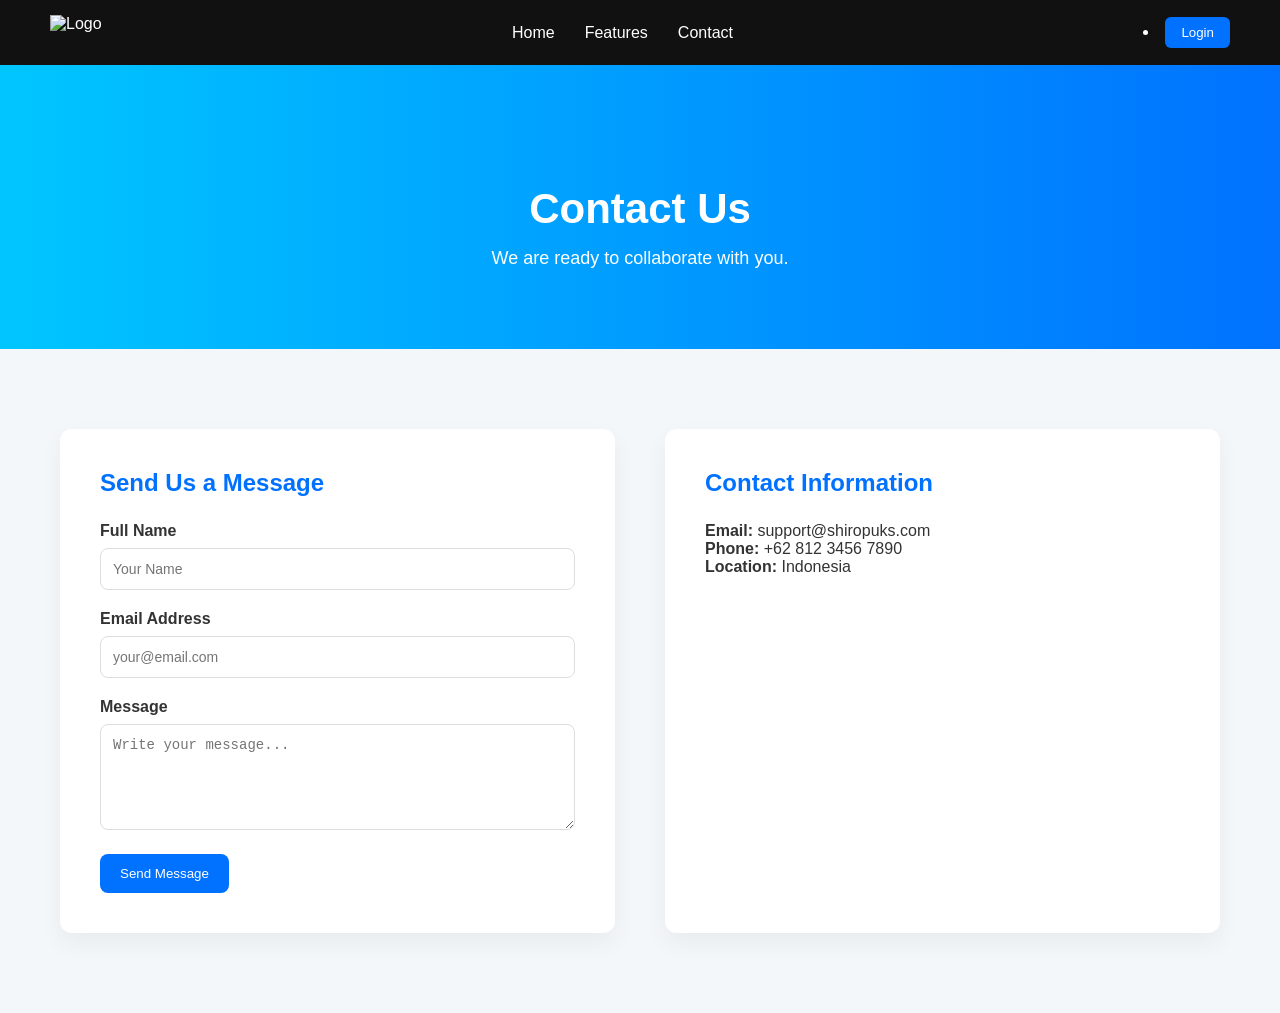
==== contact.html @ 7f06d8e6 "first commit" ====
<!DOCTYPE html>
<html>
<head>
    <meta charset="UTF-8">
    <title>Contact | ShiroPuks Website</title>
    <link rel="stylesheet" href="style.css">
    <link rel="icon" href="images/logo.jpg">
</head>
<body>

    <nav class="navbar">
        <div class="logo">
            <img src="images/logo.jpg" alt="Logo">
        </div>
        <ul class="nav-links">
            <li><a href="/">Home</a></li>
            <li><a href="/features.html">Features</a></li>
            <li><a href="/contact.html">Contact</a></li>
        </ul>
        <li><button class="login-btn" onclick="openLogin()">Login</button></li>
    </nav>

    <section class="page-hero">
    <div class="container">
        <h1>Contact Us</h1>
        <p>We are ready to collaborate with you.</p>
    </div>
    </section>

    <section class="contact-page">
        <div class="container contact-wrapper">

            <!-- LEFT SIDE - CONTACT FORM -->
            <div class="contact-form">
                <h2>Send Us a Message</h2>

                <form>
                    <div class="form-group">
                        <label>Full Name</label>
                        <input type="text" placeholder="Your Name" required>
                    </div>

                    <div class="form-group">
                        <label>Email Address</label>
                        <input type="email" placeholder="your@email.com" required>
                    </div>

                    <div class="form-group">
                        <label>Message</label>
                        <textarea rows="5" placeholder="Write your message..." required></textarea>
                    </div>

                    <button type="submit" class="btn-primary">Send Message</button>
                </form>
            </div>

            <!-- RIGHT SIDE - CONTACT INFO -->
            <div class="contact-info">
                <h2>Contact Information</h2>
                <p><strong>Email:</strong> support@shiropuks.com</p>
                <p><strong>Phone:</strong> +62 812 3456 7890</p>
                <p><strong>Location:</strong> Indonesia</p>
            </div>

        </div>
    </section>

    <script src="script.js"></script>
    <!-- LOGIN MODAL -->
<div id="loginModal" class="modal">
    <div class="modal-content">
        <span class="close" onclick="closeLogin()">&times;</span>
        <h2>Login to ShiroPuks</h2>

        <input type="email" placeholder="Email">
        <input type="password" placeholder="Password">

        <button class="btn-primary">Login</button>

        <div class="divider">or</div>
        <p>Belum punya akun? <a href="#" onclick="openRegister()">Register</a></p>
    </div>
    <div id="registerModal" class="modal">
    <div class="modal-content">

        <span class="close" onclick="closeRegister()">&times;</span>

        <h2>Create Account</h2>

        <form id="registerForm">
            <input type="email" id="regEmail" placeholder="Email">
            <input type="password" id="regPassword" placeholder="Password">

            <button type="submit">Register</button>
        </form>

    </div>
</div>
</div>
</body>
</html>
---- style.css ----
* {
    margin: 0;
    padding: 0;
    box-sizing: border-box;
}

/* Responsive */
@media (max-width: 768px) {
    .features {
        flex-direction: column;
        align-items: center;
    }
}

/* Responsive */
@media (max-width: 768px) {
    .contact-wrapper {
        grid-template-columns: 1fr;
    }
}

@keyframes fadeIn {
    from { opacity: 0; transform: translateY(-10px); }
    to { opacity: 1; transform: translateY(0); }
}

html {
    scroll-behavior: smooth;
}

.buttons{
    display:grid;
    grid-template-columns:repeat(4,1fr);
    gap:10px;
}

.buttons button{
    height:60px;
    font-size:20px;
    border:none;
    border-radius:8px;
    cursor:pointer;
}

button{
background:#333;
color:white;
}

button:hover{
background:#555;
}

body {
    font-family: Arial, sans-serif;
    color: #333;
}

.btn-primary {
    background: #0072ff;
    color: white;
    padding: 12px 20px;
    border: none;
    border-radius: 8px;
    cursor: pointer;
    transition: 0.3s;
}

.btn-primary:hover {
    background: #005ac1;
}

.btn-secondary {
    background: #f0f0f0;
    border: none;
    padding: 10px;
    border-radius: 8px;
    cursor: pointer;
    margin-top: 10px;
}

.card {
    background: white;
    padding: 30px;
    width: 260px;
    text-align: center;
    border-radius: 10px;
    box-shadow: 0 8px 20px rgba(0,0,0,0.1);
    transition: 0.3s;
}

.card img{
  max-width:100%;
  max-height:100%;
  object-fit:contain;
}

.card:hover {
    transform: translateY(-8px);
    box-shadow: 0 15px 30px rgba(0,0,0,0.15);
}

.close {
    position: absolute;
    right: 15px;
    top: 10px;
    font-size: 35px;
    cursor: pointer;
}

/* Contact */
.contact {
    padding: 60px 20px;
    text-align: center;
}

/* ===== CONTACT PAGE ===== */

.contact-page {
    padding: 80px 20px;
    background-color: #f4f7fa;
}

.contact-wrapper {
    display: grid;
    grid-template-columns: 1fr 1fr;
    gap: 50px;
}

.contact-form,
.contact-info {
    background: white;
    padding: 40px;
    border-radius: 12px;
    box-shadow: 0 10px 25px rgba(0, 0, 0, 0.05);
}

.contact-form h2,
.contact-info h2 {
    margin-bottom: 25px;
    color: #0072ff;
}

.container {
    max-width: 1200px;
    margin: auto;
    padding: 0 20px;
}

.cta-btn {
    display: inline-block;
    padding: 12px 24px;
    background-color: #0072ff;
    color: rgb(255, 255, 255);
    text-decoration: none;
    border-radius: 10px;
    font-weight: bold;
    transition: 0.3s;
}

.cta-btn:hover {
    background-color: #261e91;
    transform: translateY(-2px);
}

.materi {
    padding: 60px 10%;
}

.day-box {
    background: white;
    border: 2px solid #ddd;
    border-radius: 15px;
    padding: 25px;
    margin-bottom: 25px;

    box-shadow: 0 4px 10px rgba(0,0,0,0.1);

    transition: 0.3s;
}

.day-box:hover {
    transform: translateY(-5px);
}

.day-box h2 {
    margin-bottom: 10px;
    color: #4f46e5;
}

.day-box p {
    line-height: 1.7;
}

#display{
    width:100%;
    height:60px;
    font-size:24px;
    text-align:right;
    margin-bottom:15px;
    padding:10px;
}

.divider {
    margin: 15px 0;
    color: #888;
}

/* Features */
.features {
    display: flex;
    justify-content: center;
    gap: 30px;
    padding: 80px 20px;
    background-color: #f9f9f9;
}

/* ===== FEATURES PAGE ===== */

.features-page {
    padding: 80px 20px;
    background-color: #f9f9f9;
}

.features-grid {
    display: grid;
    grid-template-columns: repeat(auto-fit, minmax(250px, 1fr));
    gap: 30px;
    margin-top: 40px;
}

.feature-card {
    background: white;
    padding: 30px;
    border-radius: 12px;
    box-shadow: 0 10px 25px rgba(0, 0, 0, 0.05);
    text-align: center;
    transition: transform 0.3s ease, box-shadow 0.3s ease;
}

.feature-card:hover {
    transform: translateY(-8px);
    box-shadow: 0 15px 35px rgba(0, 0, 0, 0.1);
}

.feature-card h3 {
    margin-bottom: 15px;
    font-size: 20px;
    color: #0072ff;
}

.feature-card p {
    color: #555;
    font-size: 15px;
    line-height: 1.6;
}

/* Footer */
footer {
    background: #111;
    color: white;
    text-align: center;
    padding: 20px;
}

.form-group {
    margin-bottom: 20px;
}

.form-group label {
    display: block;
    margin-bottom: 8px;
    font-weight: 600;
}

.form-group input,
.form-group textarea {
    width: 100%;
    padding: 12px;
    border: 1px solid #ddd;
    border-radius: 8px;
    font-size: 14px;
}

.form-group input:focus,
.form-group textarea:focus {
    outline: none;
    border-color: #0072ff;
}

/* Hero */
.hero {
    background: linear-gradient(to right, #00c6ff, #0072ff);
    display: left;
    flex-direction: column;
    justify-content: center;
    align-items: center;
    color: rgb(0, 0, 0);
    text-align: left;
    padding: 20px 5% 10px;
}

.hero h1 {
    font-size: 50px;
    margin-bottom: 20px;
}

.hero p {
    font-size: 18px;
    margin-bottom: 0px;
}

.hero button {
    padding: 12px 30px;
    border: none;
    border-radius: 5px;
    background: white;
    color: #0072ff;
    font-weight: bold;
    cursor: pointer;
    transition: 0.3s;
}

.hero button:hover {
    background: #f0f0f0;
}

.login-btn {
    background: #0072ff;
    color: white;
    border: none;
    padding: 8px 16px;
    border-radius: 6px;
    cursor: pointer;
}

.logo {
    display: flex;
    align-items: center;
}

.logo img {
    height: 35px;
    width: auto;
    object-fit: contain;
}

.modal {
    display: none;
    position: fixed;
    z-index: 999;
    left: 0;
    top: 0;
    width: 100%;
    height: 100%;
    background: rgba(0,0,0,0.5);
    justify-content: center;
    align-items: center;
}

.modal-content {
    background: white;
    padding: 40px;
    border-radius: 12px;
    width: 350px;
    text-align: center;
    position: relative;
    animation: fadeIn 0.3s ease;
}

.modal-content input {
    width: 100%;
    padding: 12px;
    margin: 10px 0;
    border-radius: 8px;
    border: 1px solid #000000;
}


/* Navbar */
.navbar {
    display: flex;
    justify-content: space-between;
    align-items: center;
    padding: 15px 50px;
    background-color: #111;
    color: white;
}

.nav-links {
    list-style: none;
    display: flex;
    gap: 30px;
}

.nav-links a {
    text-decoration: none;
    color: white;
    transition: 0.3s;
}

.nav-links a.active {
    border-bottom: 2px solid #00c6ff;
}

.nav-links a:hover {
    color: #00c6ff;
}

.page-hero {
    padding: 120px 20px 80px;
    background: linear-gradient(to right, #00c6ff, #0072ff);
    color: white;
    text-align: center;
}

.page-hero h1 {
    font-size: 42px;
    margin-bottom: 15px;
}

.page-hero p {
    font-size: 18px;
}

#result{
    color: rgb(0, 0, 0);
    font-weight: bold;
    font-size: 22px;
    margin-top: 15px;
}
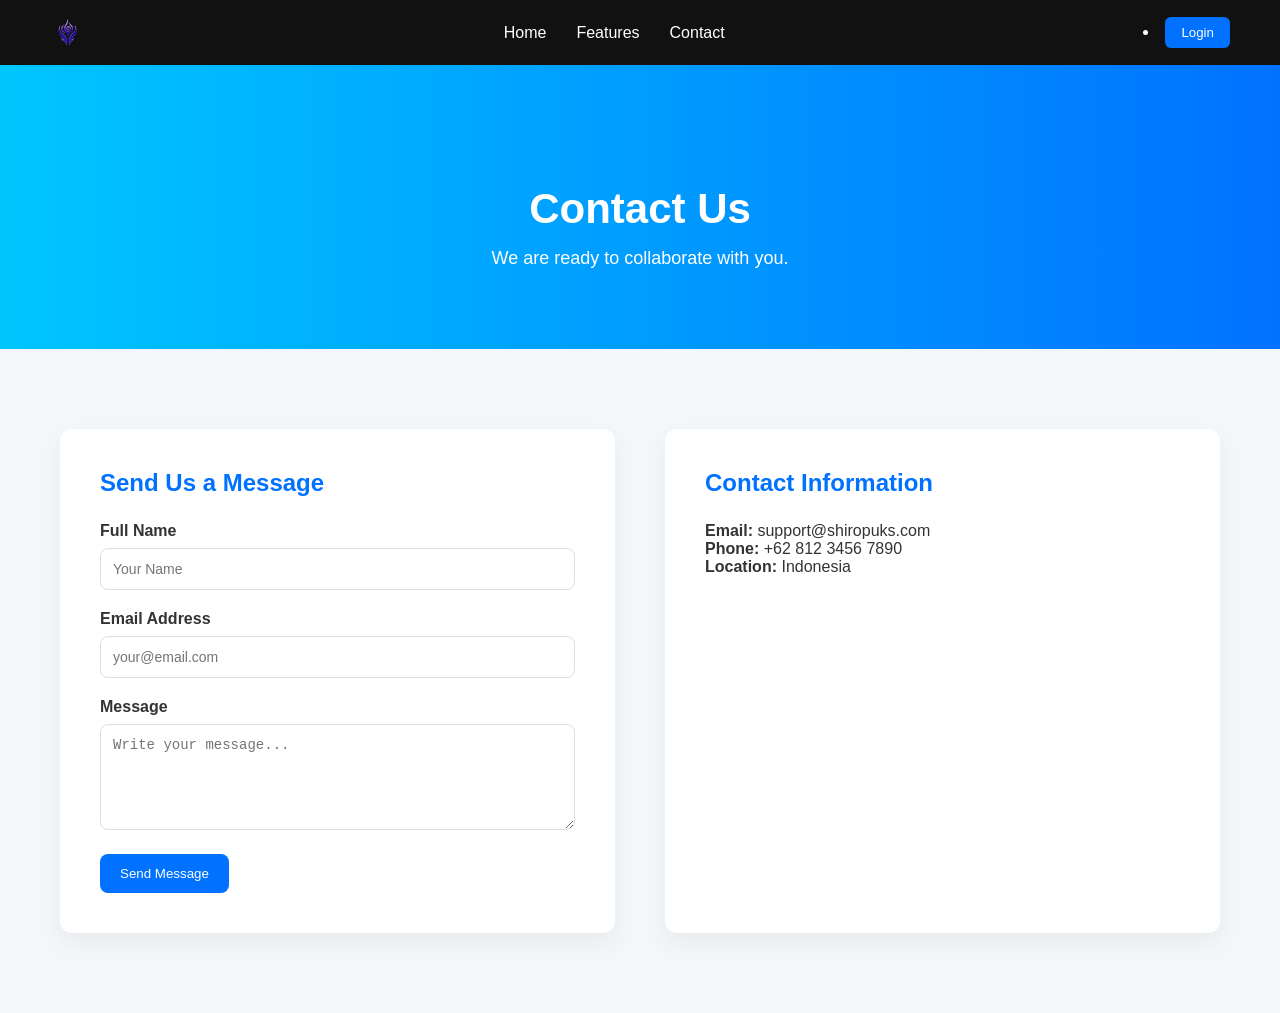
==== commit 6f1edb46: "fix navbar links" ====
--- a/contact.html
+++ b/contact.html
@@ -4,13 +4,13 @@
     <meta charset="UTF-8">
     <title>Contact | ShiroPuks Website</title>
     <link rel="stylesheet" href="style.css">
-    <link rel="icon" href="images/logo.jpg">
+    <link rel="icon" href="images/logo.png">
 </head>
 <body>
 
     <nav class="navbar">
         <div class="logo">
-            <img src="images/logo.jpg" alt="Logo">
+            <img src="images/logo.png" alt="Logo">
         </div>
         <ul class="nav-links">
             <li><a href="/">Home</a></li>
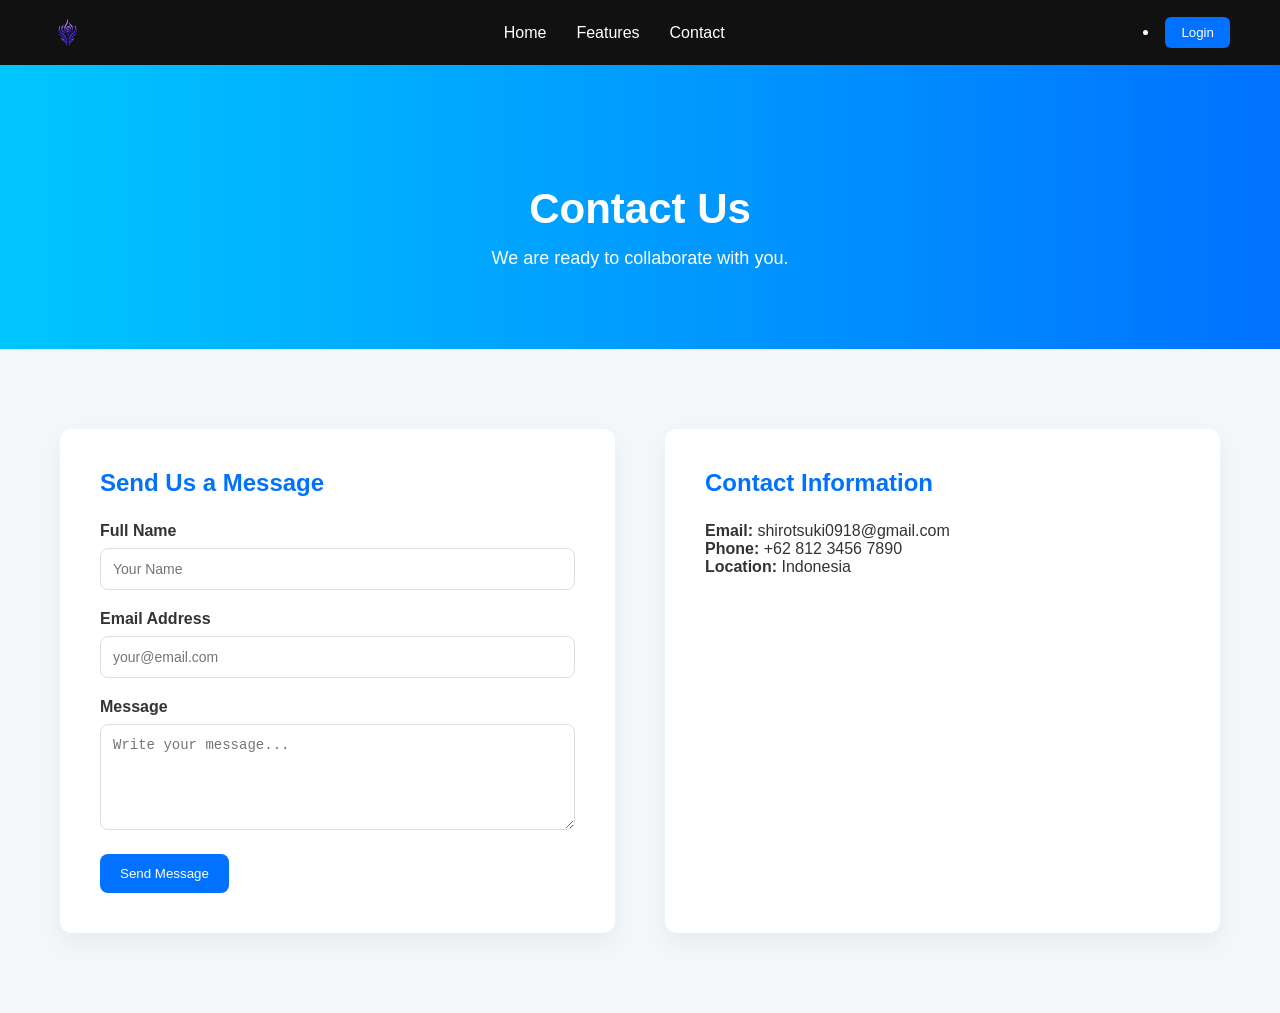
==== commit c05e0821: "fix navbar links" ====
--- a/contact.html
+++ b/contact.html
@@ -2,7 +2,7 @@
 <html>
 <head>
     <meta charset="UTF-8">
-    <title>Contact | ShiroPuks Website</title>
+    <title>Contact | Kelompok 16</title>
     <link rel="stylesheet" href="style.css">
     <link rel="icon" href="images/logo.png">
 </head>
@@ -57,7 +57,7 @@
             <!-- RIGHT SIDE - CONTACT INFO -->
             <div class="contact-info">
                 <h2>Contact Information</h2>
-                <p><strong>Email:</strong> support@shiropuks.com</p>
+                <p><strong>Email:</strong> shirotsuki0918@gmail.com</p>
                 <p><strong>Phone:</strong> +62 812 3456 7890</p>
                 <p><strong>Location:</strong> Indonesia</p>
             </div>
@@ -66,36 +66,5 @@
     </section>
 
     <script src="script.js"></script>
-    <!-- LOGIN MODAL -->
-<div id="loginModal" class="modal">
-    <div class="modal-content">
-        <span class="close" onclick="closeLogin()">&times;</span>
-        <h2>Login to ShiroPuks</h2>
-
-        <input type="email" placeholder="Email">
-        <input type="password" placeholder="Password">
-
-        <button class="btn-primary">Login</button>
-
-        <div class="divider">or</div>
-        <p>Belum punya akun? <a href="#" onclick="openRegister()">Register</a></p>
-    </div>
-    <div id="registerModal" class="modal">
-    <div class="modal-content">
-
-        <span class="close" onclick="closeRegister()">&times;</span>
-
-        <h2>Create Account</h2>
-
-        <form id="registerForm">
-            <input type="email" id="regEmail" placeholder="Email">
-            <input type="password" id="regPassword" placeholder="Password">
-
-            <button type="submit">Register</button>
-        </form>
-
-    </div>
-</div>
-</div>
 </body>
 </html>
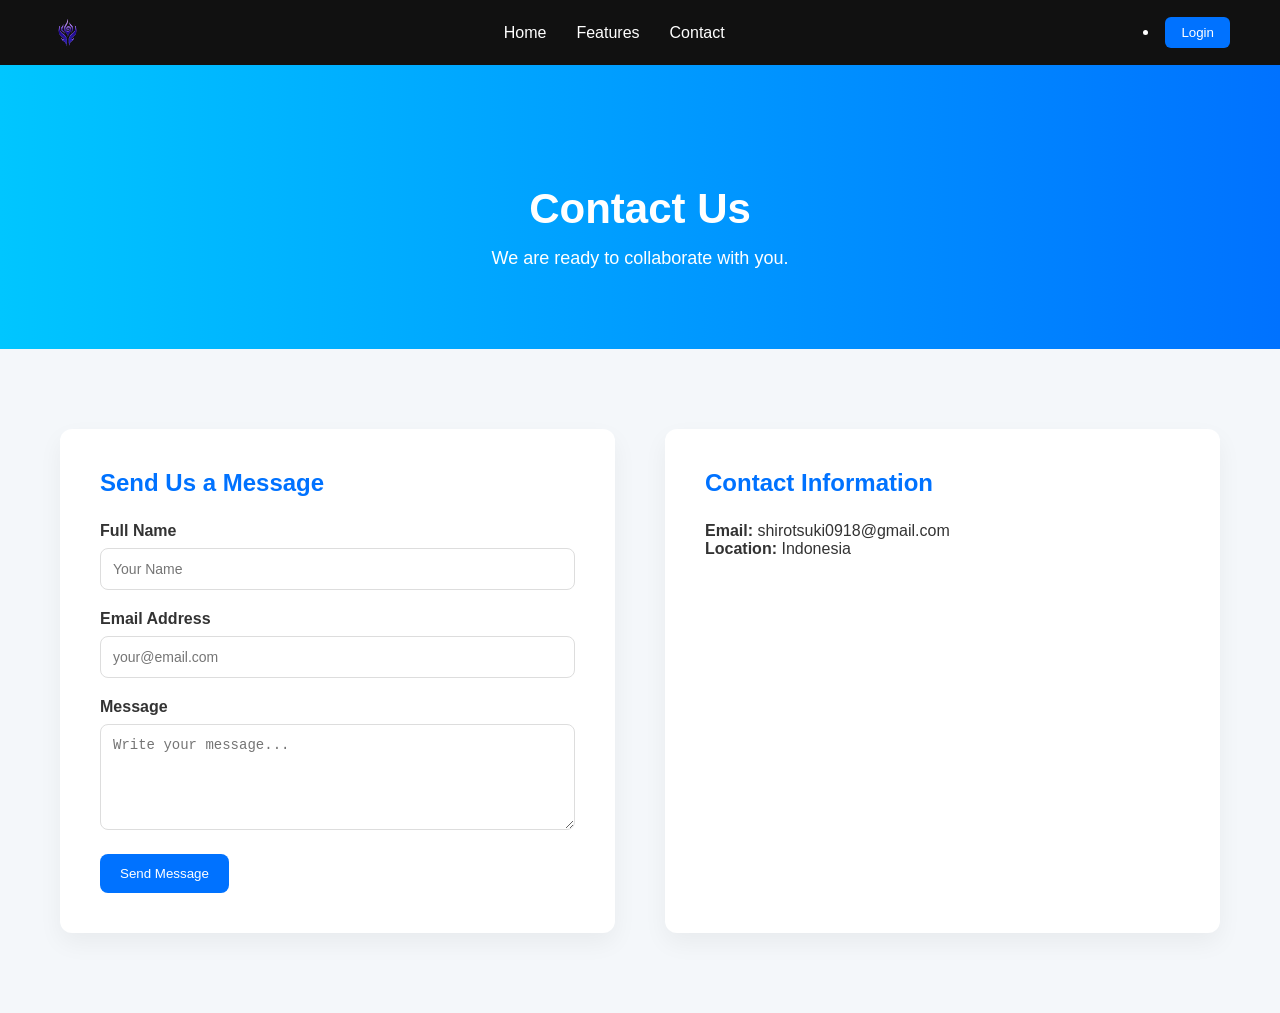
==== commit 518f7afa: "Remove phone number from contact information" ====
--- a/contact.html
+++ b/contact.html
@@ -58,7 +58,6 @@
             <div class="contact-info">
                 <h2>Contact Information</h2>
                 <p><strong>Email:</strong> shirotsuki0918@gmail.com</p>
-                <p><strong>Phone:</strong> +62 812 3456 7890</p>
                 <p><strong>Location:</strong> Indonesia</p>
             </div>
 
--- a/style.css
+++ b/style.css
@@ -1,432 +1,432 @@
-* {
-    margin: 0;
-    padding: 0;
-    box-sizing: border-box;
-}
-
-/* Responsive */
-@media (max-width: 768px) {
-    .features {
-        flex-direction: column;
-        align-items: center;
-    }
-}
-
-/* Responsive */
-@media (max-width: 768px) {
-    .contact-wrapper {
-        grid-template-columns: 1fr;
-    }
-}
-
-@keyframes fadeIn {
-    from { opacity: 0; transform: translateY(-10px); }
-    to { opacity: 1; transform: translateY(0); }
-}
-
-html {
-    scroll-behavior: smooth;
-}
-
-.buttons{
-    display:grid;
-    grid-template-columns:repeat(4,1fr);
-    gap:10px;
-}
-
-.buttons button{
-    height:60px;
-    font-size:20px;
-    border:none;
-    border-radius:8px;
-    cursor:pointer;
-}
-
-button{
-background:#333;
-color:white;
-}
-
-button:hover{
-background:#555;
-}
-
-body {
-    font-family: Arial, sans-serif;
-    color: #333;
-}
-
-.btn-primary {
-    background: #0072ff;
-    color: white;
-    padding: 12px 20px;
-    border: none;
-    border-radius: 8px;
-    cursor: pointer;
-    transition: 0.3s;
-}
-
-.btn-primary:hover {
-    background: #005ac1;
-}
-
-.btn-secondary {
-    background: #f0f0f0;
-    border: none;
-    padding: 10px;
-    border-radius: 8px;
-    cursor: pointer;
-    margin-top: 10px;
-}
-
-.card {
-    background: white;
-    padding: 30px;
-    width: 260px;
-    text-align: center;
-    border-radius: 10px;
-    box-shadow: 0 8px 20px rgba(0,0,0,0.1);
-    transition: 0.3s;
-}
-
-.card img{
-  max-width:100%;
-  max-height:100%;
-  object-fit:contain;
-}
-
-.card:hover {
-    transform: translateY(-8px);
-    box-shadow: 0 15px 30px rgba(0,0,0,0.15);
-}
-
-.close {
-    position: absolute;
-    right: 15px;
-    top: 10px;
-    font-size: 35px;
-    cursor: pointer;
-}
-
-/* Contact */
-.contact {
-    padding: 60px 20px;
-    text-align: center;
-}
-
-/* ===== CONTACT PAGE ===== */
-
-.contact-page {
-    padding: 80px 20px;
-    background-color: #f4f7fa;
-}
-
-.contact-wrapper {
-    display: grid;
-    grid-template-columns: 1fr 1fr;
-    gap: 50px;
-}
-
-.contact-form,
-.contact-info {
-    background: white;
-    padding: 40px;
-    border-radius: 12px;
-    box-shadow: 0 10px 25px rgba(0, 0, 0, 0.05);
-}
-
-.contact-form h2,
-.contact-info h2 {
-    margin-bottom: 25px;
-    color: #0072ff;
-}
-
-.container {
-    max-width: 1200px;
-    margin: auto;
-    padding: 0 20px;
-}
-
-.cta-btn {
-    display: inline-block;
-    padding: 12px 24px;
-    background-color: #0072ff;
-    color: rgb(255, 255, 255);
-    text-decoration: none;
-    border-radius: 10px;
-    font-weight: bold;
-    transition: 0.3s;
-}
-
-.cta-btn:hover {
-    background-color: #261e91;
-    transform: translateY(-2px);
-}
-
-.materi {
-    padding: 60px 10%;
-}
-
-.day-box {
-    background: white;
-    border: 2px solid #ddd;
-    border-radius: 15px;
-    padding: 25px;
-    margin-bottom: 25px;
-
-    box-shadow: 0 4px 10px rgba(0,0,0,0.1);
-
-    transition: 0.3s;
-}
-
-.day-box:hover {
-    transform: translateY(-5px);
-}
-
-.day-box h2 {
-    margin-bottom: 10px;
-    color: #4f46e5;
-}
-
-.day-box p {
-    line-height: 1.7;
-}
-
-#display{
-    width:100%;
-    height:60px;
-    font-size:24px;
-    text-align:right;
-    margin-bottom:15px;
-    padding:10px;
-}
-
-.divider {
-    margin: 15px 0;
-    color: #888;
-}
-
-/* Features */
-.features {
-    display: flex;
-    justify-content: center;
-    gap: 30px;
-    padding: 80px 20px;
-    background-color: #f9f9f9;
-}
-
-/* ===== FEATURES PAGE ===== */
-
-.features-page {
-    padding: 80px 20px;
-    background-color: #f9f9f9;
-}
-
-.features-grid {
-    display: grid;
-    grid-template-columns: repeat(auto-fit, minmax(250px, 1fr));
-    gap: 30px;
-    margin-top: 40px;
-}
-
-.feature-card {
-    background: white;
-    padding: 30px;
-    border-radius: 12px;
-    box-shadow: 0 10px 25px rgba(0, 0, 0, 0.05);
-    text-align: center;
-    transition: transform 0.3s ease, box-shadow 0.3s ease;
-}
-
-.feature-card:hover {
-    transform: translateY(-8px);
-    box-shadow: 0 15px 35px rgba(0, 0, 0, 0.1);
-}
-
-.feature-card h3 {
-    margin-bottom: 15px;
-    font-size: 20px;
-    color: #0072ff;
-}
-
-.feature-card p {
-    color: #555;
-    font-size: 15px;
-    line-height: 1.6;
-}
-
-/* Footer */
-footer {
-    background: #111;
-    color: white;
-    text-align: center;
-    padding: 20px;
-}
-
-.form-group {
-    margin-bottom: 20px;
-}
-
-.form-group label {
-    display: block;
-    margin-bottom: 8px;
-    font-weight: 600;
-}
-
-.form-group input,
-.form-group textarea {
-    width: 100%;
-    padding: 12px;
-    border: 1px solid #ddd;
-    border-radius: 8px;
-    font-size: 14px;
-}
-
-.form-group input:focus,
-.form-group textarea:focus {
-    outline: none;
-    border-color: #0072ff;
-}
-
-/* Hero */
-.hero {
-    background: linear-gradient(to right, #00c6ff, #0072ff);
-    display: left;
-    flex-direction: column;
-    justify-content: center;
-    align-items: center;
-    color: rgb(0, 0, 0);
-    text-align: left;
-    padding: 20px 5% 10px;
-}
-
-.hero h1 {
-    font-size: 50px;
-    margin-bottom: 20px;
-}
-
-.hero p {
-    font-size: 18px;
-    margin-bottom: 0px;
-}
-
-.hero button {
-    padding: 12px 30px;
-    border: none;
-    border-radius: 5px;
-    background: white;
-    color: #0072ff;
-    font-weight: bold;
-    cursor: pointer;
-    transition: 0.3s;
-}
-
-.hero button:hover {
-    background: #f0f0f0;
-}
-
-.login-btn {
-    background: #0072ff;
-    color: white;
-    border: none;
-    padding: 8px 16px;
-    border-radius: 6px;
-    cursor: pointer;
-}
-
-.logo {
-    display: flex;
-    align-items: center;
-}
-
-.logo img {
-    height: 35px;
-    width: auto;
-    object-fit: contain;
-}
-
-.modal {
-    display: none;
-    position: fixed;
-    z-index: 999;
-    left: 0;
-    top: 0;
-    width: 100%;
-    height: 100%;
-    background: rgba(0,0,0,0.5);
-    justify-content: center;
-    align-items: center;
-}
-
-.modal-content {
-    background: white;
-    padding: 40px;
-    border-radius: 12px;
-    width: 350px;
-    text-align: center;
-    position: relative;
-    animation: fadeIn 0.3s ease;
-}
-
-.modal-content input {
-    width: 100%;
-    padding: 12px;
-    margin: 10px 0;
-    border-radius: 8px;
-    border: 1px solid #000000;
-}
-
-
-/* Navbar */
-.navbar {
-    display: flex;
-    justify-content: space-between;
-    align-items: center;
-    padding: 15px 50px;
-    background-color: #111;
-    color: white;
-}
-
-.nav-links {
-    list-style: none;
-    display: flex;
-    gap: 30px;
-}
-
-.nav-links a {
-    text-decoration: none;
-    color: white;
-    transition: 0.3s;
-}
-
-.nav-links a.active {
-    border-bottom: 2px solid #00c6ff;
-}
-
-.nav-links a:hover {
-    color: #00c6ff;
-}
-
-.page-hero {
-    padding: 120px 20px 80px;
-    background: linear-gradient(to right, #00c6ff, #0072ff);
-    color: white;
-    text-align: center;
-}
-
-.page-hero h1 {
-    font-size: 42px;
-    margin-bottom: 15px;
-}
-
-.page-hero p {
-    font-size: 18px;
-}
-
-#result{
-    color: rgb(0, 0, 0);
-    font-weight: bold;
-    font-size: 22px;
-    margin-top: 15px;
-}
-
+* {
+    margin: 0;
+    padding: 0;
+    box-sizing: border-box;
+}
+
+/* Responsive */
+@media (max-width: 768px) {
+    .features {
+        flex-direction: column;
+        align-items: center;
+    }
+}
+
+/* Responsive */
+@media (max-width: 768px) {
+    .contact-wrapper {
+        grid-template-columns: 1fr;
+    }
+}
+
+@keyframes fadeIn {
+    from { opacity: 0; transform: translateY(-10px); }
+    to { opacity: 1; transform: translateY(0); }
+}
+
+html {
+    scroll-behavior: smooth;
+}
+
+.buttons{
+    display:grid;
+    grid-template-columns:repeat(4,1fr);
+    gap:10px;
+}
+
+.buttons button{
+    height:60px;
+    font-size:20px;
+    border:none;
+    border-radius:8px;
+    cursor:pointer;
+}
+
+button{
+background:#333;
+color:white;
+}
+
+button:hover{
+background:#555;
+}
+
+body {
+    font-family: Arial, sans-serif;
+    color: #333;
+}
+
+.btn-primary {
+    background: #0072ff;
+    color: white;
+    padding: 12px 20px;
+    border: none;
+    border-radius: 8px;
+    cursor: pointer;
+    transition: 0.3s;
+}
+
+.btn-primary:hover {
+    background: #005ac1;
+}
+
+.btn-secondary {
+    background: #f0f0f0;
+    border: none;
+    padding: 10px;
+    border-radius: 8px;
+    cursor: pointer;
+    margin-top: 10px;
+}
+
+.card {
+    background: white;
+    padding: 30px;
+    width: calc(20% - 20px);
+    text-align: center;
+    border-radius: 10px;
+    box-shadow: 0 8px 20px rgba(0,0,0,0.1);
+    transition: 0.3s;
+}
+
+.card img{
+  max-width:100%;
+  max-height:100%;
+  object-fit:contain;
+}
+
+.card:hover {
+    transform: translateY(-8px);
+    box-shadow: 0 15px 30px rgba(0,0,0,0.15);
+}
+
+.close {
+    position: absolute;
+    right: 15px;
+    top: 10px;
+    font-size: 35px;
+    cursor: pointer;
+}
+
+/* Contact */
+.contact {
+    padding: 60px 20px;
+    text-align: center;
+}
+
+/* ===== CONTACT PAGE ===== */
+
+.contact-page {
+    padding: 80px 20px;
+    background-color: #f4f7fa;
+}
+
+.contact-wrapper {
+    display: grid;
+    grid-template-columns: 1fr 1fr;
+    gap: 50px;
+}
+
+.contact-form,
+.contact-info {
+    background: white;
+    padding: 40px;
+    border-radius: 12px;
+    box-shadow: 0 10px 25px rgba(0, 0, 0, 0.05);
+}
+
+.contact-form h2,
+.contact-info h2 {
+    margin-bottom: 25px;
+    color: #0072ff;
+}
+
+.container {
+    max-width: 1200px;
+    margin: auto;
+    padding: 0 20px;
+}
+
+.cta-btn {
+    display: inline-block;
+    padding: 12px 24px;
+    background-color: #0072ff;
+    color: rgb(255, 255, 255);
+    text-decoration: none;
+    border-radius: 10px;
+    font-weight: bold;
+    transition: 0.3s;
+}
+
+.cta-btn:hover {
+    background-color: #261e91;
+    transform: translateY(-2px);
+}
+
+.materi {
+    padding: 60px 10%;
+}
+
+.day-box {
+    background: white;
+    border: 2px solid #ddd;
+    border-radius: 15px;
+    padding: 25px;
+    margin-bottom: 25px;
+
+    box-shadow: 0 4px 10px rgba(0,0,0,0.1);
+
+    transition: 0.3s;
+}
+
+.day-box:hover {
+    transform: translateY(-5px);
+}
+
+.day-box h2 {
+    margin-bottom: 10px;
+    color: #4f46e5;
+}
+
+.day-box p {
+    line-height: 1.7;
+}
+
+#display{
+    width:100%;
+    height:60px;
+    font-size:24px;
+    text-align:right;
+    margin-bottom:15px;
+    padding:10px;
+}
+
+.divider {
+    margin: 15px 0;
+    color: #888;
+}
+
+/* Features */
+.features {
+    display: flex;
+    flex-wrap: wrap;
+    gap: 20px;
+    padding: 80px 20px;
+    background-color: #f9f9f9;
+}
+
+/* ===== FEATURES PAGE ===== */
+
+.features-page {
+    padding: 80px 20px;
+    background-color: #f9f9f9;
+}
+
+.features-grid {
+    display: grid;
+    grid-template-columns: repeat(auto-fit, minmax(250px, 1fr));
+    gap: 30px;
+    margin-top: 40px;
+}
+
+.feature-card {
+    background: white;
+    padding: 30px;
+    border-radius: 12px;
+    box-shadow: 0 10px 25px rgba(0, 0, 0, 0.05);
+    text-align: center;
+    transition: transform 0.3s ease, box-shadow 0.3s ease;
+}
+
+.feature-card:hover {
+    transform: translateY(-8px);
+    box-shadow: 0 15px 35px rgba(0, 0, 0, 0.1);
+}
+
+.feature-card h3 {
+    margin-bottom: 15px;
+    font-size: 20px;
+    color: #0072ff;
+}
+
+.feature-card p {
+    color: #555;
+    font-size: 15px;
+    line-height: 1.6;
+}
+
+/* Footer */
+footer {
+    background: #111;
+    color: white;
+    text-align: center;
+    padding: 20px;
+}
+
+.form-group {
+    margin-bottom: 20px;
+}
+
+.form-group label {
+    display: block;
+    margin-bottom: 8px;
+    font-weight: 600;
+}
+
+.form-group input,
+.form-group textarea {
+    width: 100%;
+    padding: 12px;
+    border: 1px solid #ddd;
+    border-radius: 8px;
+    font-size: 14px;
+}
+
+.form-group input:focus,
+.form-group textarea:focus {
+    outline: none;
+    border-color: #0072ff;
+}
+
+/* Hero */
+.hero {
+    background: linear-gradient(to right, #00c6ff, #0072ff);
+    display: left;
+    flex-direction: column;
+    justify-content: center;
+    align-items: center;
+    color: rgb(0, 0, 0);
+    text-align: left;
+    padding: 20px 5% 10px;
+}
+
+.hero h1 {
+    font-size: 50px;
+    margin-bottom: 20px;
+}
+
+.hero p {
+    font-size: 18px;
+    margin-bottom: 0px;
+}
+
+.hero button {
+    padding: 12px 30px;
+    border: none;
+    border-radius: 5px;
+    background: white;
+    color: #0072ff;
+    font-weight: bold;
+    cursor: pointer;
+    transition: 0.3s;
+}
+
+.hero button:hover {
+    background: #f0f0f0;
+}
+
+.login-btn {
+    background: #0072ff;
+    color: white;
+    border: none;
+    padding: 8px 16px;
+    border-radius: 6px;
+    cursor: pointer;
+}
+
+.logo {
+    display: flex;
+    align-items: center;
+}
+
+.logo img {
+    height: 35px;
+    width: auto;
+    object-fit: contain;
+}
+
+.modal {
+    display: none;
+    position: fixed;
+    z-index: 999;
+    left: 0;
+    top: 0;
+    width: 100%;
+    height: 100%;
+    background: rgba(0,0,0,0.5);
+    justify-content: center;
+    align-items: center;
+}
+
+.modal-content {
+    background: white;
+    padding: 40px;
+    border-radius: 12px;
+    width: 350px;
+    text-align: center;
+    position: relative;
+    animation: fadeIn 0.3s ease;
+}
+
+.modal-content input {
+    width: 100%;
+    padding: 12px;
+    margin: 10px 0;
+    border-radius: 8px;
+    border: 1px solid #000000;
+}
+
+
+/* Navbar */
+.navbar {
+    display: flex;
+    justify-content: space-between;
+    align-items: center;
+    padding: 15px 50px;
+    background-color: #111;
+    color: white;
+}
+
+.nav-links {
+    list-style: none;
+    display: flex;
+    gap: 30px;
+}
+
+.nav-links a {
+    text-decoration: none;
+    color: white;
+    transition: 0.3s;
+}
+
+.nav-links a.active {
+    border-bottom: 2px solid #00c6ff;
+}
+
+.nav-links a:hover {
+    color: #00c6ff;
+}
+
+.page-hero {
+    padding: 120px 20px 80px;
+    background: linear-gradient(to right, #00c6ff, #0072ff);
+    color: white;
+    text-align: center;
+}
+
+.page-hero h1 {
+    font-size: 42px;
+    margin-bottom: 15px;
+}
+
+.page-hero p {
+    font-size: 18px;
+}
+
+#result{
+    color: rgb(0, 0, 0);
+    font-weight: bold;
+    font-size: 22px;
+    margin-top: 15px;
+}
+
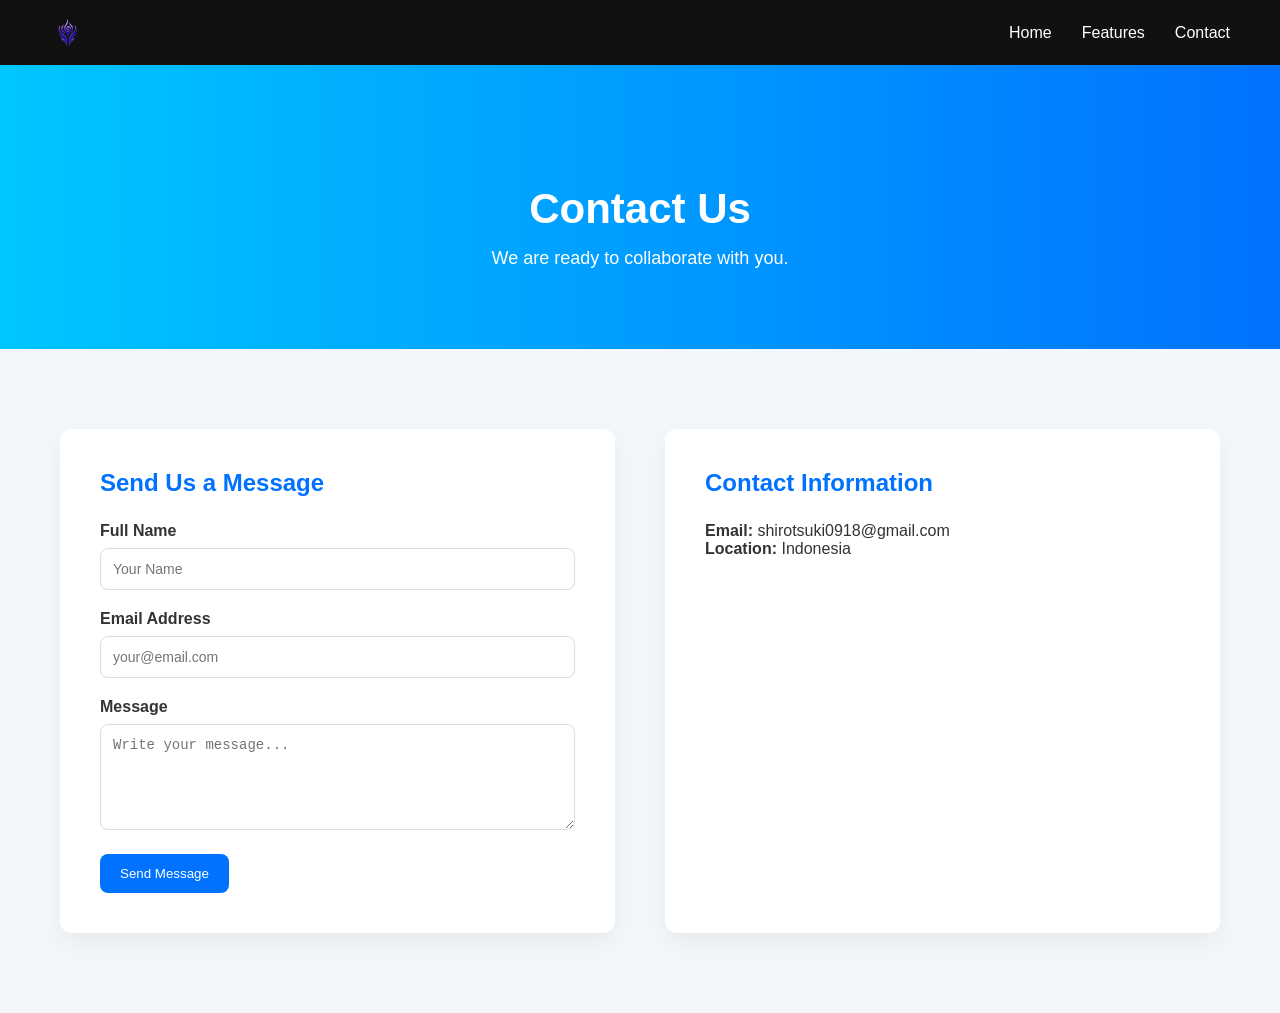
==== commit 70c044f9: "Update contact.html" ====
--- a/contact.html
+++ b/contact.html
@@ -17,7 +17,6 @@
             <li><a href="/features.html">Features</a></li>
             <li><a href="/contact.html">Contact</a></li>
         </ul>
-        <li><button class="login-btn" onclick="openLogin()">Login</button></li>
     </nav>
 
     <section class="page-hero">
